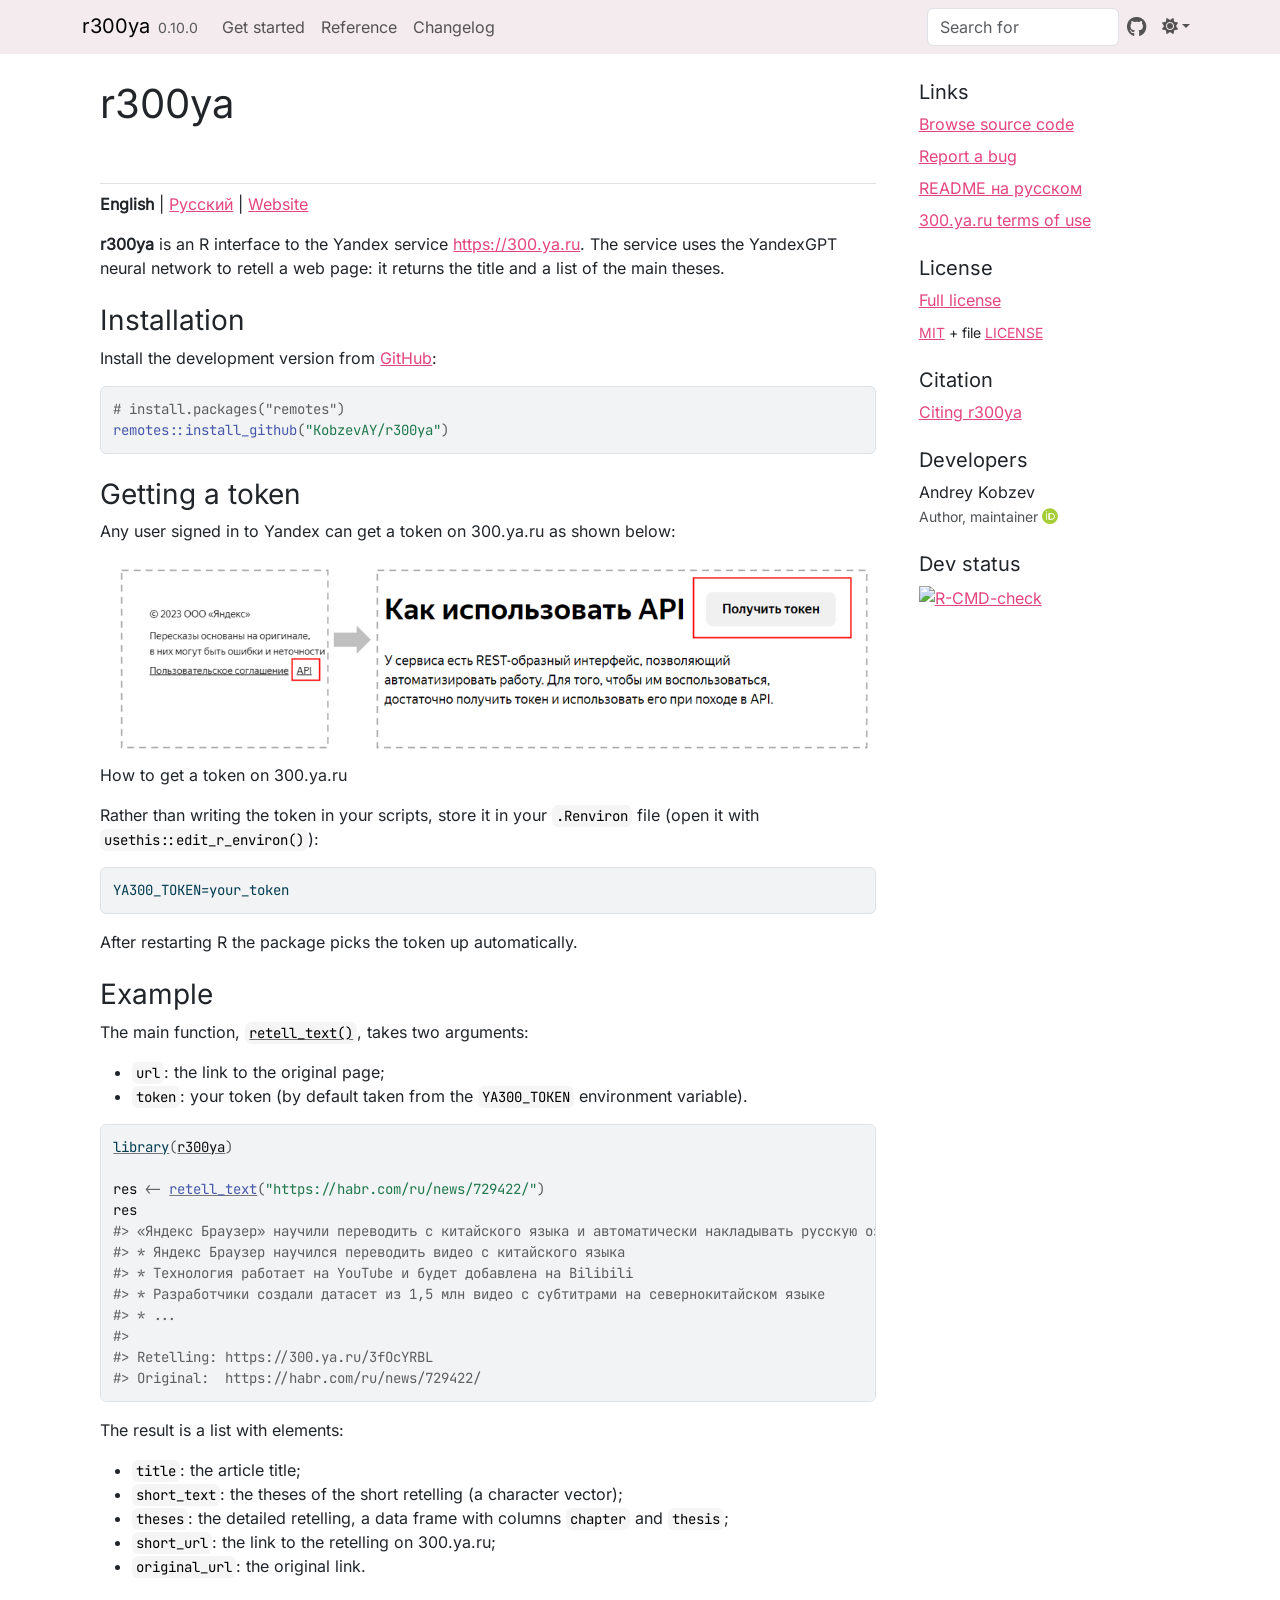
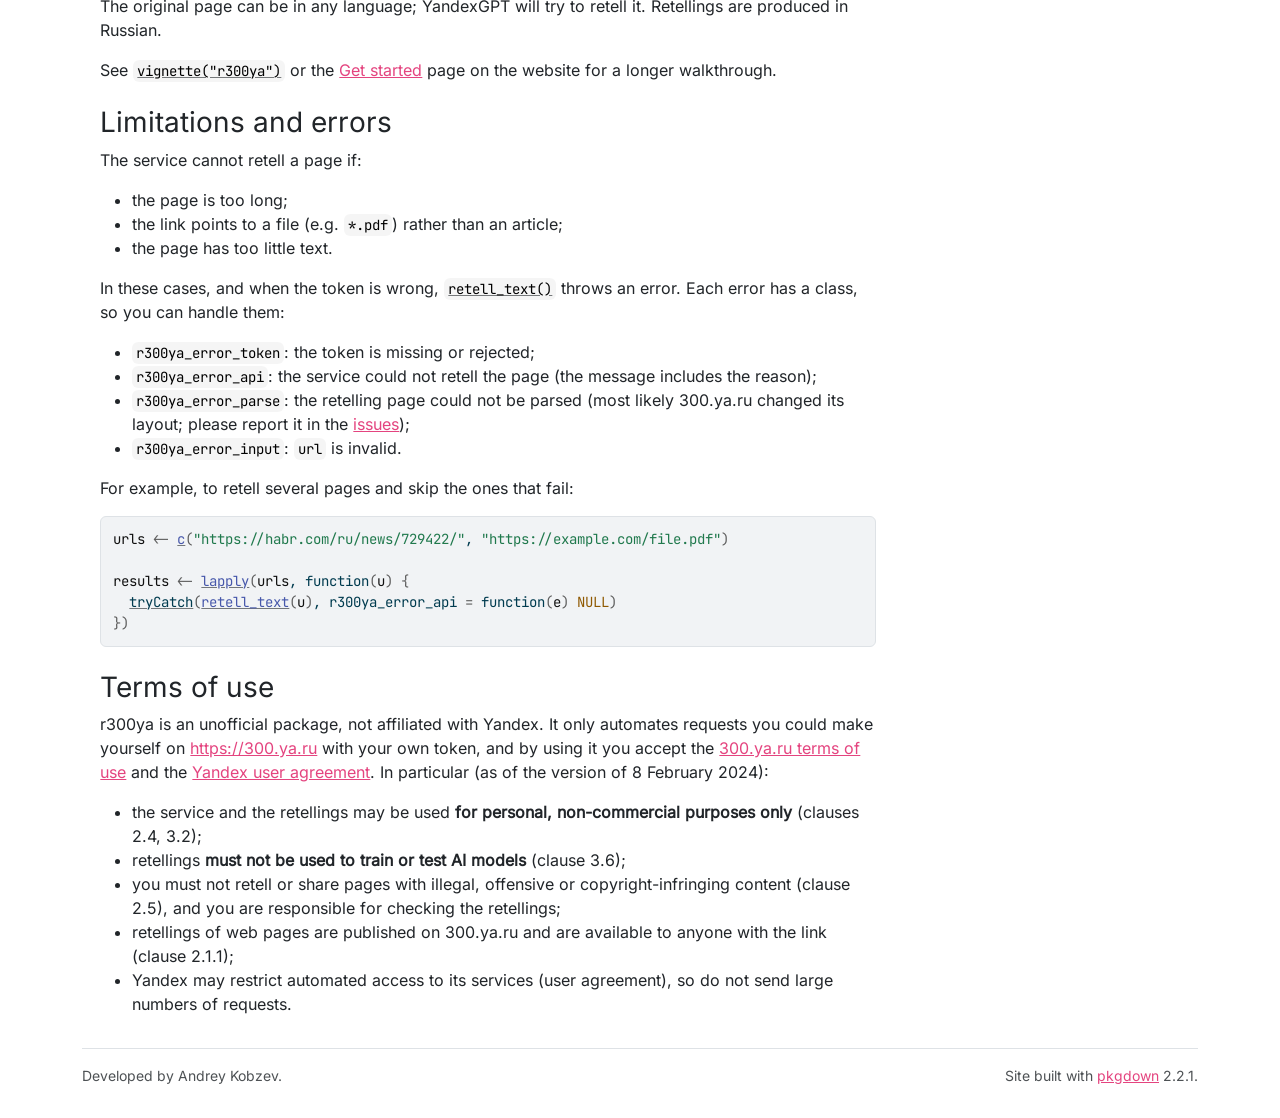
==== index.html @ 0dd204d5 "Deploying to gh-pages from @ KobzevAY/r300ya@0d7c2d34cd76e86f2a90c839f4045124e601a63e 🚀" ====
<!DOCTYPE html>
<!-- Generated by pkgdown: do not edit by hand --><html lang="en">
<head>
<meta charset="UTF-8">
<meta http-equiv="X-UA-Compatible" content="IE=edge">
<meta name="viewport" content="width=device-width, initial-scale=1, shrink-to-fit=no">
<title>r300ya: retell web pages with YandexGPT from R • r300ya</title>
<script src="lightswitch.js"></script><script src="deps/jquery-3.6.0/jquery-3.6.0.min.js"></script><meta name="viewport" content="width=device-width, initial-scale=1, shrink-to-fit=no">
<link href="deps/bootstrap-5.3.8/bootstrap.min.css" rel="stylesheet">
<script src="deps/bootstrap-5.3.8/bootstrap.bundle.min.js"></script><link href="deps/Inter-0.4.10/font.css" rel="stylesheet">
<link href="deps/JetBrains_Mono-0.4.10/font.css" rel="stylesheet">
<link href="deps/font-awesome-6.5.2/css/all.min.css" rel="stylesheet">
<link href="deps/font-awesome-6.5.2/css/v4-shims.min.css" rel="stylesheet">
<script src="deps/headroom-0.11.0/headroom.min.js"></script><script src="deps/headroom-0.11.0/jQuery.headroom.min.js"></script><script src="deps/bootstrap-toc-1.0.1/bootstrap-toc.min.js"></script><script src="deps/clipboard.js-2.0.11/clipboard.min.js"></script><script src="deps/search-1.0.0/autocomplete.jquery.min.js"></script><script src="deps/search-1.0.0/fuse.min.js"></script><script src="deps/search-1.0.0/mark.min.js"></script><!-- pkgdown --><script src="pkgdown.js"></script><meta property="og:title" content="r300ya: retell web pages with YandexGPT from R">
<meta name="description" content="Automatically generates a short description (retelling) of web pages with the YandexGPT neural network via the &lt;https://300.ya.ru&gt; service. The user specifies the URL of a web page and gets back its title and a list of theses. For more information see the terms of use &lt;https://yandex.ru/legal/300ya_termsofuse/&gt;.">
<meta property="og:description" content="Automatically generates a short description (retelling) of web pages with the YandexGPT neural network via the &lt;https://300.ya.ru&gt; service. The user specifies the URL of a web page and gets back its title and a list of theses. For more information see the terms of use &lt;https://yandex.ru/legal/300ya_termsofuse/&gt;.">
</head>
<body>
    <a href="#main" class="visually-hidden-focusable">Skip to contents</a>


    <nav class="navbar navbar-expand-lg fixed-top " aria-label="Site navigation"><div class="container">

    <a class="navbar-brand me-2" href="index.html">r300ya</a>

    <small class="nav-text text-muted me-auto" data-bs-toggle="tooltip" data-bs-placement="bottom" title="">0.10.0</small>


    <button class="navbar-toggler" type="button" data-bs-toggle="collapse" data-bs-target="#navbar" aria-controls="navbar" aria-expanded="false" aria-label="Toggle navigation">
      <span class="navbar-toggler-icon"></span>
    </button>

    <div id="navbar" class="collapse navbar-collapse ms-3">
      <ul class="navbar-nav me-auto">
<li class="nav-item"><a class="nav-link" href="articles/r300ya.html">Get started</a></li>
<li class="nav-item"><a class="nav-link" href="reference/index.html">Reference</a></li>
<li class="nav-item"><a class="nav-link" href="news/index.html">Changelog</a></li>
      </ul>
<ul class="navbar-nav">
<li class="nav-item"><form class="form-inline" role="search">
 <input class="form-control" type="search" name="search-input" id="search-input" autocomplete="off" aria-label="Search site" placeholder="Search for" data-search-index="search.json">
</form></li>
<li class="nav-item"><a class="external-link nav-link" href="https://github.com/KobzevAY/r300ya/" aria-label="GitHub"><span class="fa fab fa-github fa-lg"></span></a></li>
<li class="nav-item dropdown">
  <button class="nav-link dropdown-toggle" type="button" id="dropdown-lightswitch" data-bs-toggle="dropdown" aria-expanded="false" aria-haspopup="true" aria-label="Light switch"><span class="fa fa-sun"></span></button>
  <ul class="dropdown-menu dropdown-menu-end" aria-labelledby="dropdown-lightswitch">
<li><button class="dropdown-item" data-bs-theme-value="light"><span class="fa fa-sun"></span> Light</button></li>
    <li><button class="dropdown-item" data-bs-theme-value="dark"><span class="fa fa-moon"></span> Dark</button></li>
    <li><button class="dropdown-item" data-bs-theme-value="auto"><span class="fa fa-adjust"></span> Auto</button></li>
  </ul>
</li>
      </ul>
</div>


  </div>
</nav><div class="container template-home">
<div class="row">
  <main id="main" class="col-md-9"><div class="section level1">
<div class="page-header"><h1 id="r300ya">r300ya<a class="anchor" aria-label="anchor" href="#r300ya"></a>
</h1></div>
<p><strong>English</strong> | <a href="https://github.com/KobzevAY/r300ya/blob/master/README.ru.md" class="external-link">Русский</a> | <a href="https://kobzevay.github.io/r300ya/">Website</a></p>
<!-- badges: start -->

<p><strong>r300ya</strong> is an R interface to the Yandex service <a href="https://300.ya.ru" class="external-link uri">https://300.ya.ru</a>. The service uses the YandexGPT neural network to retell a web page: it returns the title and a list of the main theses.</p>
<div class="section level2">
<h2 id="installation">Installation<a class="anchor" aria-label="anchor" href="#installation"></a>
</h2>
<p>Install the development version from <a href="https://github.com/KobzevAY/r300ya" class="external-link">GitHub</a>:</p>
<div class="sourceCode" id="cb1"><pre class="downlit sourceCode r">
<code class="sourceCode R"><span><span class="co"># install.packages("remotes")</span></span>
<span><span class="fu">remotes</span><span class="fu">::</span><span class="fu">install_github</span><span class="op">(</span><span class="st">"KobzevAY/r300ya"</span><span class="op">)</span></span></code></pre></div>
</div>
<div class="section level2">
<h2 id="getting-a-token">Getting a token<a class="anchor" aria-label="anchor" href="#getting-a-token"></a>
</h2>
<p>Any user signed in to Yandex can get a token on 300.ya.ru as shown below:</p>
<figure><img src="reference/figures/r300ya_token.png" alt="How to get a token on 300.ya.ru"><figcaption aria-hidden="true">
How to get a token on 300.ya.ru
</figcaption></figure><p>Rather than writing the token in your scripts, store it in your <code>.Renviron</code> file (open it with <code>usethis::edit_r_environ()</code>):</p>
<div class="sourceCode" id="cb2"><pre class="sourceCode R"><code class="sourceCode r"><span id="cb2-1"><a href="#cb2-1" tabindex="-1"></a>YA300_TOKEN<span class="ot">=</span>your_token</span></code></pre></div>
<p>After restarting R the package picks the token up automatically.</p>
</div>
<div class="section level2">
<h2 id="example">Example<a class="anchor" aria-label="anchor" href="#example"></a>
</h2>
<p>The main function, <code><a href="reference/retell_text.html">retell_text()</a></code>, takes two arguments:</p>
<ul>
<li>
<code>url</code>: the link to the original page;</li>
<li>
<code>token</code>: your token (by default taken from the <code>YA300_TOKEN</code> environment variable).</li>
</ul>
<div class="sourceCode" id="cb3"><pre class="downlit sourceCode r">
<code class="sourceCode R"><span><span class="kw"><a href="https://rdrr.io/r/base/library.html" class="external-link">library</a></span><span class="op">(</span><span class="va"><a href="https://kobzevay.github.io/r300ya/">r300ya</a></span><span class="op">)</span></span>
<span></span>
<span><span class="va">res</span> <span class="op">&lt;-</span> <span class="fu"><a href="reference/retell_text.html">retell_text</a></span><span class="op">(</span><span class="st">"https://habr.com/ru/news/729422/"</span><span class="op">)</span></span>
<span><span class="va">res</span></span>
<span><span class="co">#&gt; «Яндекс Браузер» научили переводить с китайского языка и автоматически накладывать русскую озвучку</span></span>
<span><span class="co">#&gt; * Яндекс Браузер научился переводить видео с китайского языка</span></span>
<span><span class="co">#&gt; * Технология работает на YouTube и будет добавлена на Bilibili</span></span>
<span><span class="co">#&gt; * Разработчики создали датасет из 1,5 млн видео с субтитрами на севернокитайском языке</span></span>
<span><span class="co">#&gt; * ...</span></span>
<span><span class="co">#&gt;</span></span>
<span><span class="co">#&gt; Retelling: https://300.ya.ru/3fOcYRBL</span></span>
<span><span class="co">#&gt; Original:  https://habr.com/ru/news/729422/</span></span></code></pre></div>
<p>The result is a list with elements:</p>
<ul>
<li>
<code>title</code>: the article title;</li>
<li>
<code>short_text</code>: the theses of the short retelling (a character vector);</li>
<li>
<code>theses</code>: the detailed retelling, a data frame with columns <code>chapter</code> and <code>thesis</code>;</li>
<li>
<code>short_url</code>: the link to the retelling on 300.ya.ru;</li>
<li>
<code>original_url</code>: the original link.</li>
</ul>
<p>The original page can be in any language; YandexGPT will try to retell it. Retellings are produced in Russian.</p>
<p>See <code><a href="articles/r300ya.html">vignette("r300ya")</a></code> or the <a href="https://kobzevay.github.io/r300ya/articles/r300ya.html">Get started</a> page on the website for a longer walkthrough.</p>
</div>
<div class="section level2">
<h2 id="limitations-and-errors">Limitations and errors<a class="anchor" aria-label="anchor" href="#limitations-and-errors"></a>
</h2>
<p>The service cannot retell a page if:</p>
<ul>
<li>the page is too long;</li>
<li>the link points to a file (e.g. <code>*.pdf</code>) rather than an article;</li>
<li>the page has too little text.</li>
</ul>
<p>In these cases, and when the token is wrong, <code><a href="reference/retell_text.html">retell_text()</a></code> throws an error. Each error has a class, so you can handle them:</p>
<ul>
<li>
<code>r300ya_error_token</code>: the token is missing or rejected;</li>
<li>
<code>r300ya_error_api</code>: the service could not retell the page (the message includes the reason);</li>
<li>
<code>r300ya_error_parse</code>: the retelling page could not be parsed (most likely 300.ya.ru changed its layout; please report it in the <a href="https://github.com/KobzevAY/r300ya/issues" class="external-link">issues</a>);</li>
<li>
<code>r300ya_error_input</code>: <code>url</code> is invalid.</li>
</ul>
<p>For example, to retell several pages and skip the ones that fail:</p>
<div class="sourceCode" id="cb4"><pre class="downlit sourceCode r">
<code class="sourceCode R"><span><span class="va">urls</span> <span class="op">&lt;-</span> <span class="fu"><a href="https://rdrr.io/r/base/c.html" class="external-link">c</a></span><span class="op">(</span><span class="st">"https://habr.com/ru/news/729422/"</span>, <span class="st">"https://example.com/file.pdf"</span><span class="op">)</span></span>
<span></span>
<span><span class="va">results</span> <span class="op">&lt;-</span> <span class="fu"><a href="https://rdrr.io/r/base/lapply.html" class="external-link">lapply</a></span><span class="op">(</span><span class="va">urls</span>, <span class="kw">function</span><span class="op">(</span><span class="va">u</span><span class="op">)</span> <span class="op">{</span></span>
<span>  <span class="kw"><a href="https://rdrr.io/r/base/conditions.html" class="external-link">tryCatch</a></span><span class="op">(</span><span class="fu"><a href="reference/retell_text.html">retell_text</a></span><span class="op">(</span><span class="va">u</span><span class="op">)</span>, r300ya_error_api <span class="op">=</span> <span class="kw">function</span><span class="op">(</span><span class="va">e</span><span class="op">)</span> <span class="cn">NULL</span><span class="op">)</span></span>
<span><span class="op">}</span><span class="op">)</span></span></code></pre></div>
</div>
<div class="section level2">
<h2 id="terms-of-use">Terms of use<a class="anchor" aria-label="anchor" href="#terms-of-use"></a>
</h2>
<p>r300ya is an unofficial package, not affiliated with Yandex. It only automates requests you could make yourself on <a href="https://300.ya.ru" class="external-link uri">https://300.ya.ru</a> with your own token, and by using it you accept the <a href="https://yandex.ru/legal/300ya_termsofuse/" class="external-link">300.ya.ru terms of use</a> and the <a href="https://yandex.ru/legal/rules/" class="external-link">Yandex user agreement</a>. In particular (as of the version of 8 February 2024):</p>
<ul>
<li>the service and the retellings may be used <strong>for personal, non-commercial purposes only</strong> (clauses 2.4, 3.2);</li>
<li>retellings <strong>must not be used to train or test AI models</strong> (clause 3.6);</li>
<li>you must not retell or share pages with illegal, offensive or copyright-infringing content (clause 2.5), and you are responsible for checking the retellings;</li>
<li>retellings of web pages are published on 300.ya.ru and are available to anyone with the link (clause 2.1.1);</li>
<li>Yandex may restrict automated access to its services (user agreement), so do not send large numbers of requests.</li>
</ul>
</div>
</div>
  </main><aside class="col-md-3"><div class="links">
<h2 data-toc-skip>Links</h2>
<ul class="list-unstyled">
<li><a href="https://github.com/KobzevAY/r300ya/" class="external-link">Browse source code</a></li>
<li><a href="https://github.com/KobzevAY/r300ya/issues" class="external-link">Report a bug</a></li>
<li><a href="https://github.com/KobzevAY/r300ya/blob/master/README.ru.md" class="external-link">README на русском</a></li>
<li><a href="https://yandex.ru/legal/300ya_termsofuse/" class="external-link">300.ya.ru terms of use</a></li>
</ul>
</div>

<div class="license">
<h2 data-toc-skip>License</h2>
<ul class="list-unstyled">
<li><a href="LICENSE.html">Full license</a></li>
<li><small><a href="https://opensource.org/licenses/mit-license.php" class="external-link">MIT</a> + file <a href="LICENSE-text.html">LICENSE</a></small></li>
</ul>
</div>


<div class="citation">
<h2 data-toc-skip>Citation</h2>
<ul class="list-unstyled">
<li><a href="authors.html#citation">Citing r300ya</a></li>
</ul>
</div>

<div class="developers">
<h2 data-toc-skip>Developers</h2>
<ul class="list-unstyled">
<li>Andrey Kobzev <br><small class="roles"> Author, maintainer </small> <a href="https://orcid.org/0009-0005-6641-3072" target="orcid.widget" aria-label="ORCID" class="external-link"><span class="fab fa-orcid orcid" aria-hidden="true"></span></a>  </li>
</ul>
</div>

<div class="dev-status">
<h2 data-toc-skip>Dev status</h2>
<ul class="list-unstyled">
<li><a href="https://github.com/KobzevAY/r300ya/actions/workflows/R-CMD-check.yaml" class="external-link"><img src="https://github.com/KobzevAY/r300ya/actions/workflows/R-CMD-check.yaml/badge.svg" alt="R-CMD-check"></a></li>
</ul>
</div>

  </aside>
</div>


    <footer><div class="pkgdown-footer-left">
  <p>Developed by Andrey Kobzev.</p>
</div>

<div class="pkgdown-footer-right">
  <p>Site built with <a href="https://pkgdown.r-lib.org/" class="external-link">pkgdown</a> 2.2.1.</p>
</div>

    </footer>
</div>





  </body>
</html>
---- deps/Inter-0.4.10/font.css ----
/* cyrillic-ext */
@font-face {
  font-family: 'Inter';
  font-style: normal;
  font-weight: 400;
  font-display: swap;
  src: url(UcCO3FwrK3iLTeHuS_nVMrMxCp50SjIw2boKoduKmMEVuLyfAZJhiI2B.woff2) format('woff2');
  unicode-range: U+0460-052F, U+1C80-1C8A, U+20B4, U+2DE0-2DFF, U+A640-A69F, U+FE2E-FE2F;
}
/* cyrillic */
@font-face {
  font-family: 'Inter';
  font-style: normal;
  font-weight: 400;
  font-display: swap;
  src: url(UcCO3FwrK3iLTeHuS_nVMrMxCp50SjIw2boKoduKmMEVuLyfAZthiI2B.woff2) format('woff2');
  unicode-range: U+0301, U+0400-045F, U+0490-0491, U+04B0-04B1, U+2116;
}
/* greek-ext */
@font-face {
  font-family: 'Inter';
  font-style: normal;
  font-weight: 400;
  font-display: swap;
  src: url(UcCO3FwrK3iLTeHuS_nVMrMxCp50SjIw2boKoduKmMEVuLyfAZNhiI2B.woff2) format('woff2');
  unicode-range: U+1F00-1FFF;
}
/* greek */
@font-face {
  font-family: 'Inter';
  font-style: normal;
  font-weight: 400;
  font-display: swap;
  src: url(UcCO3FwrK3iLTeHuS_nVMrMxCp50SjIw2boKoduKmMEVuLyfAZxhiI2B.woff2) format('woff2');
  unicode-range: U+0370-0377, U+037A-037F, U+0384-038A, U+038C, U+038E-03A1, U+03A3-03FF;
}
/* vietnamese */
@font-face {
  font-family: 'Inter';
  font-style: normal;
  font-weight: 400;
  font-display: swap;
  src: url(UcCO3FwrK3iLTeHuS_nVMrMxCp50SjIw2boKoduKmMEVuLyfAZBhiI2B.woff2) format('woff2');
  unicode-range: U+0102-0103, U+0110-0111, U+0128-0129, U+0168-0169, U+01A0-01A1, U+01AF-01B0, U+0300-0301, U+0303-0304, U+0308-0309, U+0323, U+0329, U+1EA0-1EF9, U+20AB;
}
/* latin-ext */
@font-face {
  font-family: 'Inter';
  font-style: normal;
  font-weight: 400;
  font-display: swap;
  src: url(UcCO3FwrK3iLTeHuS_nVMrMxCp50SjIw2boKoduKmMEVuLyfAZFhiI2B.woff2) format('woff2');
  unicode-range: U+0100-02BA, U+02BD-02C5, U+02C7-02CC, U+02CE-02D7, U+02DD-02FF, U+0304, U+0308, U+0329, U+1D00-1DBF, U+1E00-1E9F, U+1EF2-1EFF, U+2020, U+20A0-20AB, U+20AD-20C4, U+2113, U+2C60-2C7F, U+A720-A7FF;
}
/* latin */
@font-face {
  font-family: 'Inter';
  font-style: normal;
  font-weight: 400;
  font-display: swap;
  src: url(UcCO3FwrK3iLTeHuS_nVMrMxCp50SjIw2boKoduKmMEVuLyfAZ9hiA.woff2) format('woff2');
  unicode-range: U+0000-00FF, U+0131, U+0152-0153, U+02BB-02BC, U+02C6, U+02DA, U+02DC, U+0304, U+0308, U+0329, U+2000-206F, U+20AC, U+2122, U+2191, U+2193, U+2212, U+2215, U+FEFF, U+FFFD;
}
---- deps/JetBrains_Mono-0.4.10/font.css ----
/* cyrillic-ext */
@font-face {
  font-family: 'JetBrains Mono';
  font-style: normal;
  font-weight: 400;
  font-display: swap;
  src: url(tDbY2o-flEEny0FZhsfKu5WU4zr3E_BX0PnT8RD8yKxTN1OVgaY.woff2) format('woff2');
  unicode-range: U+0460-052F, U+1C80-1C8A, U+20B4, U+2DE0-2DFF, U+A640-A69F, U+FE2E-FE2F;
}
/* cyrillic */
@font-face {
  font-family: 'JetBrains Mono';
  font-style: normal;
  font-weight: 400;
  font-display: swap;
  src: url(tDbY2o-flEEny0FZhsfKu5WU4zr3E_BX0PnT8RD8yKxTPlOVgaY.woff2) format('woff2');
  unicode-range: U+0301, U+0400-045F, U+0490-0491, U+04B0-04B1, U+2116;
}
/* greek */
@font-face {
  font-family: 'JetBrains Mono';
  font-style: normal;
  font-weight: 400;
  font-display: swap;
  src: url(tDbY2o-flEEny0FZhsfKu5WU4zr3E_BX0PnT8RD8yKxTOVOVgaY.woff2) format('woff2');
  unicode-range: U+0370-0377, U+037A-037F, U+0384-038A, U+038C, U+038E-03A1, U+03A3-03FF;
}
/* vietnamese */
@font-face {
  font-family: 'JetBrains Mono';
  font-style: normal;
  font-weight: 400;
  font-display: swap;
  src: url(tDbY2o-flEEny0FZhsfKu5WU4zr3E_BX0PnT8RD8yKxTNVOVgaY.woff2) format('woff2');
  unicode-range: U+0102-0103, U+0110-0111, U+0128-0129, U+0168-0169, U+01A0-01A1, U+01AF-01B0, U+0300-0301, U+0303-0304, U+0308-0309, U+0323, U+0329, U+1EA0-1EF9, U+20AB;
}
/* latin-ext */
@font-face {
  font-family: 'JetBrains Mono';
  font-style: normal;
  font-weight: 400;
  font-display: swap;
  src: url(tDbY2o-flEEny0FZhsfKu5WU4zr3E_BX0PnT8RD8yKxTNFOVgaY.woff2) format('woff2');
  unicode-range: U+0100-02BA, U+02BD-02C5, U+02C7-02CC, U+02CE-02D7, U+02DD-02FF, U+0304, U+0308, U+0329, U+1D00-1DBF, U+1E00-1E9F, U+1EF2-1EFF, U+2020, U+20A0-20AB, U+20AD-20C4, U+2113, U+2C60-2C7F, U+A720-A7FF;
}
/* latin */
@font-face {
  font-family: 'JetBrains Mono';
  font-style: normal;
  font-weight: 400;
  font-display: swap;
  src: url(tDbY2o-flEEny0FZhsfKu5WU4zr3E_BX0PnT8RD8yKxTOlOV.woff2) format('woff2');
  unicode-range: U+0000-00FF, U+0131, U+0152-0153, U+02BB-02BC, U+02C6, U+02DA, U+02DC, U+0304, U+0308, U+0329, U+2000-206F, U+20AC, U+2122, U+2191, U+2193, U+2212, U+2215, U+FEFF, U+FFFD;
}
---- deps/font-awesome-6.5.2/css/v4-shims.min.css ----
/*!
 * Font Awesome Free 6.5.2 by @fontawesome - https://fontawesome.com
 * License - https://fontawesome.com/license/free (Icons: CC BY 4.0, Fonts: SIL OFL 1.1, Code: MIT License)
 * Copyright 2024 Fonticons, Inc.
 */
.fa.fa-glass:before{content:"\f000"}.fa.fa-envelope-o{font-family:"Font Awesome 6 Free";font-weight:400}.fa.fa-envelope-o:before{content:"\f0e0"}.fa.fa-star-o{font-family:"Font Awesome 6 Free";font-weight:400}.fa.fa-star-o:before{content:"\f005"}.fa.fa-close:before,.fa.fa-remove:before{content:"\f00d"}.fa.fa-gear:before{content:"\f013"}.fa.fa-trash-o{font-family:"Font Awesome 6 Free";font-weight:400}.fa.fa-trash-o:before{content:"\f2ed"}.fa.fa-home:before{content:"\f015"}.fa.fa-file-o{font-family:"Font Awesome 6 Free";font-weight:400}.fa.fa-file-o:before{content:"\f15b"}.fa.fa-clock-o{font-family:"Font Awesome 6 Free";font-weight:400}.fa.fa-clock-o:before{content:"\f017"}.fa.fa-arrow-circle-o-down{font-family:"Font Awesome 6 Free";font-weight:400}.fa.fa-arrow-circle-o-down:before{content:"\f358"}.fa.fa-arrow-circle-o-up{font-family:"Font Awesome 6 Free";font-weight:400}.fa.fa-arrow-circle-o-up:before{content:"\f35b"}.fa.fa-play-circle-o{font-family:"Font Awesome 6 Free";font-weight:400}.fa.fa-play-circle-o:before{content:"\f144"}.fa.fa-repeat:before,.fa.fa-rotate-right:before{content:"\f01e"}.fa.fa-refresh:before{content:"\f021"}.fa.fa-list-alt{font-family:"Font Awesome 6 Free";font-weight:400}.fa.fa-list-alt:before{content:"\f022"}.fa.fa-dedent:before{content:"\f03b"}.fa.fa-video-camera:before{content:"\f03d"}.fa.fa-picture-o{font-family:"Font Awesome 6 Free";font-weight:400}.fa.fa-picture-o:before{content:"\f03e"}.fa.fa-photo{font-family:"Font Awesome 6 Free";font-weight:400}.fa.fa-photo:before{content:"\f03e"}.fa.fa-image{font-family:"Font Awesome 6 Free";font-weight:400}.fa.fa-image:before{content:"\f03e"}.fa.fa-map-marker:before{content:"\f3c5"}.fa.fa-pencil-square-o{font-family:"Font Awesome 6 Free";font-weight:400}.fa.fa-pencil-square-o:before{content:"\f044"}.fa.fa-edit{font-family:"Font Awesome 6 Free";font-weight:400}.fa.fa-edit:before{content:"\f044"}.fa.fa-share-square-o:before{content:"\f14d"}.fa.fa-check-square-o{font-family:"Font Awesome 6 Free";font-weight:400}.fa.fa-check-square-o:before{content:"\f14a"}.fa.fa-arrows:before{content:"\f0b2"}.fa.fa-times-circle-o{font-family:"Font Awesome 6 Free";font-weight:400}.fa.fa-times-circle-o:before{content:"\f057"}.fa.fa-check-circle-o{font-family:"Font Awesome 6 Free";font-weight:400}.fa.fa-check-circle-o:before{content:"\f058"}.fa.fa-mail-forward:before{content:"\f064"}.fa.fa-expand:before{content:"\f424"}.fa.fa-compress:before{content:"\f422"}.fa.fa-eye,.fa.fa-eye-slash{font-family:"Font Awesome 6 Free";font-weight:400}.fa.fa-warning:before{content:"\f071"}.fa.fa-calendar:before{content:"\f073"}.fa.fa-arrows-v:before{content:"\f338"}.fa.fa-arrows-h:before{content:"\f337"}.fa.fa-bar-chart-o:before,.fa.fa-bar-chart:before{content:"\e0e3"}.fa.fa-twitter-square{font-family:"Font Awesome 6 Brands";font-weight:400}.fa.fa-twitter-square:before{content:"\f081"}.fa.fa-facebook-square{font-family:"Font Awesome 6 Brands";font-weight:400}.fa.fa-facebook-square:before{content:"\f082"}.fa.fa-gears:before{content:"\f085"}.fa.fa-thumbs-o-up{font-family:"Font Awesome 6 Free";font-weight:400}.fa.fa-thumbs-o-up:before{content:"\f164"}.fa.fa-thumbs-o-down{font-family:"Font Awesome 6 Free";font-weight:400}.fa.fa-thumbs-o-down:before{content:"\f165"}.fa.fa-heart-o{font-family:"Font Awesome 6 Free";font-weight:400}.fa.fa-heart-o:before{content:"\f004"}.fa.fa-sign-out:before{content:"\f2f5"}.fa.fa-linkedin-square{font-family:"Font Awesome 6 Brands";font-weight:400}.fa.fa-linkedin-square:before{content:"\f08c"}.fa.fa-thumb-tack:before{content:"\f08d"}.fa.fa-external-link:before{content:"\f35d"}.fa.fa-sign-in:before{content:"\f2f6"}.fa.fa-github-square{font-family:"Font Awesome 6 Brands";font-weight:400}.fa.fa-github-square:before{content:"\f092"}.fa.fa-lemon-o{font-family:"Font Awesome 6 Free";font-weight:400}.fa.fa-lemon-o:before{content:"\f094"}.fa.fa-square-o{font-family:"Font Awesome 6 Free";font-weight:400}.fa.fa-square-o:before{content:"\f0c8"}.fa.fa-bookmark-o{font-family:"Font Awesome 6 Free";font-weight:400}.fa.fa-bookmark-o:before{content:"\f02e"}.fa.fa-facebook,.fa.fa-twitter{font-family:"Font Awesome 6 Brands";font-weight:400}.fa.fa-facebook:before{content:"\f39e"}.fa.fa-facebook-f{font-family:"Font Awesome 6 Brands";font-weight:400}.fa.fa-facebook-f:before{content:"\f39e"}.fa.fa-github{font-family:"Font Awesome 6 Brands";font-weight:400}.fa.fa-credit-card{font-family:"Font Awesome 6 Free";font-weight:400}.fa.fa-feed:before{content:"\f09e"}.fa.fa-hdd-o{font-family:"Font Awesome 6 Free";font-weight:400}.fa.fa-hdd-o:before{content:"\f0a0"}.fa.fa-hand-o-right{font-family:"Font Awesome 6 Free";font-weight:400}.fa.fa-hand-o-right:before{content:"\f0a4"}.fa.fa-hand-o-left{font-family:"Font Awesome 6 Free";font-weight:400}.fa.fa-hand-o-left:before{content:"\f0a5"}.fa.fa-hand-o-up{font-family:"Font Awesome 6 Free";font-weight:400}.fa.fa-hand-o-up:before{content:"\f0a6"}.fa.fa-hand-o-down{font-family:"Font Awesome 6 Free";font-weight:400}.fa.fa-hand-o-down:before{content:"\f0a7"}.fa.fa-globe:before{content:"\f57d"}.fa.fa-tasks:before{content:"\f828"}.fa.fa-arrows-alt:before{content:"\f31e"}.fa.fa-group:before{content:"\f0c0"}.fa.fa-chain:before{content:"\f0c1"}.fa.fa-cut:before{content:"\f0c4"}.fa.fa-files-o{font-family:"Font Awesome 6 Free";font-weight:400}.fa.fa-files-o:before{content:"\f0c5"}.fa.fa-floppy-o{font-family:"Font Awesome 6 Free";font-weight:400}.fa.fa-floppy-o:before{content:"\f0c7"}.fa.fa-save{font-family:"Font Awesome 6 Free";font-weight:400}.fa.fa-save:before{content:"\f0c7"}.fa.fa-navicon:before,.fa.fa-reorder:before{content:"\f0c9"}.fa.fa-magic:before{content:"\e2ca"}.fa.fa-pinterest,.fa.fa-pinterest-square{font-family:"Font Awesome 6 Brands";font-weight:400}.fa.fa-pinterest-square:before{content:"\f0d3"}.fa.fa-google-plus-square{font-family:"Font Awesome 6 Brands";font-weight:400}.fa.fa-google-plus-square:before{content:"\f0d4"}.fa.fa-google-plus{font-family:"Font Awesome 6 Brands";font-weight:400}.fa.fa-google-plus:before{content:"\f0d5"}.fa.fa-money:before{content:"\f3d1"}.fa.fa-unsorted:before{content:"\f0dc"}.fa.fa-sort-desc:before{content:"\f0dd"}.fa.fa-sort-asc:before{content:"\f0de"}.fa.fa-linkedin{font-family:"Font Awesome 6 Brands";font-weight:400}.fa.fa-linkedin:before{content:"\f0e1"}.fa.fa-rotate-left:before{content:"\f0e2"}.fa.fa-legal:before{content:"\f0e3"}.fa.fa-dashboard:before,.fa.fa-tachometer:before{content:"\f625"}.fa.fa-comment-o{font-family:"Font Awesome 6 Free";font-weight:400}.fa.fa-comment-o:before{content:"\f075"}.fa.fa-comments-o{font-family:"Font Awesome 6 Free";font-weight:400}.fa.fa-comments-o:before{content:"\f086"}.fa.fa-flash:before{content:"\f0e7"}.fa.fa-clipboard:before{content:"\f0ea"}.fa.fa-lightbulb-o{font-family:"Font Awesome 6 Free";font-weight:400}.fa.fa-lightbulb-o:before{content:"\f0eb"}.fa.fa-exchange:before{content:"\f362"}.fa.fa-cloud-download:before{content:"\f0ed"}.fa.fa-cloud-upload:before{content:"\f0ee"}.fa.fa-bell-o{font-family:"Font Awesome 6 Free";font-weight:400}.fa.fa-bell-o:before{content:"\f0f3"}.fa.fa-cutlery:before{content:"\f2e7"}.fa.fa-file-text-o{font-family:"Font Awesome 6 Free";font-weight:400}.fa.fa-file-text-o:before{content:"\f15c"}.fa.fa-building-o{font-family:"Font Awesome 6 Free";font-weight:400}.fa.fa-building-o:before{content:"\f1ad"}.fa.fa-hospital-o{font-family:"Font Awesome 6 Free";font-weight:400}.fa.fa-hospital-o:before{content:"\f0f8"}.fa.fa-tablet:before{content:"\f3fa"}.fa.fa-mobile-phone:before,.fa.fa-mobile:before{content:"\f3cd"}.fa.fa-circle-o{font-family:"Font Awesome 6 Free";font-weight:400}.fa.fa-circle-o:before{content:"\f111"}.fa.fa-mail-reply:before{content:"\f3e5"}.fa.fa-github-alt{font-family:"Font Awesome 6 Brands";font-weight:400}.fa.fa-folder-o{font-family:"Font Awesome 6 Free";font-weight:400}.fa.fa-folder-o:before{content:"\f07b"}.fa.fa-folder-open-o{font-family:"Font Awesome 6 Free";font-weight:400}.fa.fa-folder-open-o:before{content:"\f07c"}.fa.fa-smile-o{font-family:"Font Awesome 6 Free";font-weight:400}.fa.fa-smile-o:before{content:"\f118"}.fa.fa-frown-o{font-family:"Font Awesome 6 Free";font-weight:400}.fa.fa-frown-o:before{content:"\f119"}.fa.fa-meh-o{font-family:"Font Awesome 6 Free";font-weight:400}.fa.fa-meh-o:before{content:"\f11a"}.fa.fa-keyboard-o{font-family:"Font Awesome 6 Free";font-weight:400}.fa.fa-keyboard-o:before{content:"\f11c"}.fa.fa-flag-o{font-family:"Font Awesome 6 Free";font-weight:400}.fa.fa-flag-o:before{content:"\f024"}.fa.fa-mail-reply-all:before{content:"\f122"}.fa.fa-star-half-o{font-family:"Font Awesome 6 Free";font-weight:400}.fa.fa-star-half-o:before{content:"\f5c0"}.fa.fa-star-half-empty{font-family:"Font Awesome 6 Free";font-weight:400}.fa.fa-star-half-empty:before{content:"\f5c0"}.fa.fa-star-half-full{font-family:"Font Awesome 6 Free";font-weight:400}.fa.fa-star-half-full:before{content:"\f5c0"}.fa.fa-code-fork:before{content:"\f126"}.fa.fa-chain-broken:before,.fa.fa-unlink:before{content:"\f127"}.fa.fa-calendar-o{font-family:"Font Awesome 6 Free";font-weight:400}.fa.fa-calendar-o:before{content:"\f133"}.fa.fa-css3,.fa.fa-html5,.fa.fa-maxcdn{font-family:"Font Awesome 6 Brands";font-weight:400}.fa.fa-unlock-alt:before{content:"\f09c"}.fa.fa-minus-square-o{font-family:"Font Awesome 6 Free";font-weight:400}.fa.fa-minus-square-o:before{content:"\f146"}.fa.fa-level-up:before{content:"\f3bf"}.fa.fa-level-down:before{content:"\f3be"}.fa.fa-pencil-square:before{content:"\f14b"}.fa.fa-external-link-square:before{content:"\f360"}.fa.fa-compass{font-family:"Font Awesome 6 Free";font-weight:400}.fa.fa-caret-square-o-down{font-family:"Font Awesome 6 Free";font-weight:400}.fa.fa-caret-square-o-down:before{content:"\f150"}.fa.fa-toggle-down{font-family:"Font Awesome 6 Free";font-weight:400}.fa.fa-toggle-down:before{content:"\f150"}.fa.fa-caret-square-o-up{font-family:"Font Awesome 6 Free";font-weight:400}.fa.fa-caret-square-o-up:before{content:"\f151"}.fa.fa-toggle-up{font-family:"Font Awesome 6 Free";font-weight:400}.fa.fa-toggle-up:before{content:"\f151"}.fa.fa-caret-square-o-right{font-family:"Font Awesome 6 Free";font-weight:400}.fa.fa-caret-square-o-right:before{content:"\f152"}.fa.fa-toggle-right{font-family:"Font Awesome 6 Free";font-weight:400}.fa.fa-toggle-right:before{content:"\f152"}.fa.fa-eur:before,.fa.fa-euro:before{content:"\f153"}.fa.fa-gbp:before{content:"\f154"}.fa.fa-dollar:before,.fa.fa-usd:before{content:"\24"}.fa.fa-inr:before,.fa.fa-rupee:before{content:"\e1bc"}.fa.fa-cny:before,.fa.fa-jpy:before,.fa.fa-rmb:before,.fa.fa-yen:before{content:"\f157"}.fa.fa-rouble:before,.fa.fa-rub:before,.fa.fa-ruble:before{content:"\f158"}.fa.fa-krw:before,.fa.fa-won:before{content:"\f159"}.fa.fa-bitcoin,.fa.fa-btc{font-family:"Font Awesome 6 Brands";font-weight:400}.fa.fa-bitcoin:before{content:"\f15a"}.fa.fa-file-text:before{content:"\f15c"}.fa.fa-sort-alpha-asc:before{content:"\f15d"}.fa.fa-sort-alpha-desc:before{content:"\f881"}.fa.fa-sort-amount-asc:before{content:"\f884"}.fa.fa-sort-amount-desc:before{content:"\f160"}.fa.fa-sort-numeric-asc:before{content:"\f162"}.fa.fa-sort-numeric-desc:before{content:"\f886"}.fa.fa-youtube-square{font-family:"Font Awesome 6 Brands";font-weight:400}.fa.fa-youtube-square:before{content:"\f431"}.fa.fa-xing,.fa.fa-xing-square,.fa.fa-youtube{font-family:"Font Awesome 6 Brands";font-weight:400}.fa.fa-xing-square:before{content:"\f169"}.fa.fa-youtube-play{font-family:"Font Awesome 6 Brands";font-weight:400}.fa.fa-youtube-play:before{content:"\f167"}.fa.fa-adn,.fa.fa-bitbucket,.fa.fa-bitbucket-square,.fa.fa-dropbox,.fa.fa-flickr,.fa.fa-instagram,.fa.fa-stack-overflow{font-family:"Font Awesome 6 Brands";font-weight:400}.fa.fa-bitbucket-square:before{content:"\f171"}.fa.fa-tumblr,.fa.fa-tumblr-square{font-family:"Font Awesome 6 Brands";font-weight:400}.fa.fa-tumblr-square:before{content:"\f174"}.fa.fa-long-arrow-down:before{content:"\f309"}.fa.fa-long-arrow-up:before{content:"\f30c"}.fa.fa-long-arrow-left:before{content:"\f30a"}.fa.fa-long-arrow-right:before{content:"\f30b"}.fa.fa-android,.fa.fa-apple,.fa.fa-dribbble,.fa.fa-foursquare,.fa.fa-gittip,.fa.fa-gratipay,.fa.fa-linux,.fa.fa-skype,.fa.fa-trello,.fa.fa-windows{font-family:"Font Awesome 6 Brands";font-weight:400}.fa.fa-gittip:before{content:"\f184"}.fa.fa-sun-o{font-family:"Font Awesome 6 Free";font-weight:400}.fa.fa-sun-o:before{content:"\f185"}.fa.fa-moon-o{font-family:"Font Awesome 6 Free";font-weight:400}.fa.fa-moon-o:before{content:"\f186"}.fa.fa-pagelines,.fa.fa-renren,.fa.fa-stack-exchange,.fa.fa-vk,.fa.fa-weibo{font-family:"Font Awesome 6 Brands";font-weight:400}.fa.fa-arrow-circle-o-right{font-family:"Font Awesome 6 Free";font-weight:400}.fa.fa-arrow-circle-o-right:before{content:"\f35a"}.fa.fa-arrow-circle-o-left{font-family:"Font Awesome 6 Free";font-weight:400}.fa.fa-arrow-circle-o-left:before{content:"\f359"}.fa.fa-caret-square-o-left{font-family:"Font Awesome 6 Free";font-weight:400}.fa.fa-caret-square-o-left:before{content:"\f191"}.fa.fa-toggle-left{font-family:"Font Awesome 6 Free";font-weight:400}.fa.fa-toggle-left:before{content:"\f191"}.fa.fa-dot-circle-o{font-family:"Font Awesome 6 Free";font-weight:400}.fa.fa-dot-circle-o:before{content:"\f192"}.fa.fa-vimeo-square{font-family:"Font Awesome 6 Brands";font-weight:400}.fa.fa-vimeo-square:before{content:"\f194"}.fa.fa-try:before,.fa.fa-turkish-lira:before{content:"\e2bb"}.fa.fa-plus-square-o{font-family:"Font Awesome 6 Free";font-weight:400}.fa.fa-plus-square-o:before{content:"\f0fe"}.fa.fa-openid,.fa.fa-slack,.fa.fa-wordpress{font-family:"Font Awesome 6 Brands";font-weight:400}.fa.fa-bank:before,.fa.fa-institution:before{content:"\f19c"}.fa.fa-mortar-board:before{content:"\f19d"}.fa.fa-google,.fa.fa-reddit,.fa.fa-reddit-square,.fa.fa-yahoo{font-family:"Font Awesome 6 Brands";font-weight:400}.fa.fa-reddit-square:before{content:"\f1a2"}.fa.fa-behance,.fa.fa-behance-square,.fa.fa-delicious,.fa.fa-digg,.fa.fa-drupal,.fa.fa-joomla,.fa.fa-pied-piper-alt,.fa.fa-pied-piper-pp,.fa.fa-stumbleupon,.fa.fa-stumbleupon-circle{font-family:"Font Awesome 6 Brands";font-weight:400}.fa.fa-behance-square:before{content:"\f1b5"}.fa.fa-steam,.fa.fa-steam-square{font-family:"Font Awesome 6 Brands";font-weight:400}.fa.fa-steam-square:before{content:"\f1b7"}.fa.fa-automobile:before{content:"\f1b9"}.fa.fa-cab:before{content:"\f1ba"}.fa.fa-deviantart,.fa.fa-soundcloud,.fa.fa-spotify{font-family:"Font Awesome 6 Brands";font-weight:400}.fa.fa-file-pdf-o{font-family:"Font Awesome 6 Free";font-weight:400}.fa.fa-file-pdf-o:before{content:"\f1c1"}.fa.fa-file-word-o{font-family:"Font Awesome 6 Free";font-weight:400}.fa.fa-file-word-o:before{content:"\f1c2"}.fa.fa-file-excel-o{font-family:"Font Awesome 6 Free";font-weight:400}.fa.fa-file-excel-o:before{content:"\f1c3"}.fa.fa-file-powerpoint-o{font-family:"Font Awesome 6 Free";font-weight:400}.fa.fa-file-powerpoint-o:before{content:"\f1c4"}.fa.fa-file-image-o{font-family:"Font Awesome 6 Free";font-weight:400}.fa.fa-file-image-o:before{content:"\f1c5"}.fa.fa-file-photo-o{font-family:"Font Awesome 6 Free";font-weight:400}.fa.fa-file-photo-o:before{content:"\f1c5"}.fa.fa-file-picture-o{font-family:"Font Awesome 6 Free";font-weight:400}.fa.fa-file-picture-o:before{content:"\f1c5"}.fa.fa-file-archive-o{font-family:"Font Awesome 6 Free";font-weight:400}.fa.fa-file-archive-o:before{content:"\f1c6"}.fa.fa-file-zip-o{font-family:"Font Awesome 6 Free";font-weight:400}.fa.fa-file-zip-o:before{content:"\f1c6"}.fa.fa-file-audio-o{font-family:"Font Awesome 6 Free";font-weight:400}.fa.fa-file-audio-o:before{content:"\f1c7"}.fa.fa-file-sound-o{font-family:"Font Awesome 6 Free";font-weight:400}.fa.fa-file-sound-o:before{content:"\f1c7"}.fa.fa-file-video-o{font-family:"Font Awesome 6 Free";font-weight:400}.fa.fa-file-video-o:before{content:"\f1c8"}.fa.fa-file-movie-o{font-family:"Font Awesome 6 Free";font-weight:400}.fa.fa-file-movie-o:before{content:"\f1c8"}.fa.fa-file-code-o{font-family:"Font Awesome 6 Free";font-weight:400}.fa.fa-file-code-o:before{content:"\f1c9"}.fa.fa-codepen,.fa.fa-jsfiddle,.fa.fa-vine{font-family:"Font Awesome 6 Brands";font-weight:400}.fa.fa-life-bouy:before,.fa.fa-life-buoy:before,.fa.fa-life-saver:before,.fa.fa-support:before{content:"\f1cd"}.fa.fa-circle-o-notch:before{content:"\f1ce"}.fa.fa-ra,.fa.fa-rebel{font-family:"Font Awesome 6 Brands";font-weight:400}.fa.fa-ra:before{content:"\f1d0"}.fa.fa-resistance{font-family:"Font Awesome 6 Brands";font-weight:400}.fa.fa-resistance:before{content:"\f1d0"}.fa.fa-empire,.fa.fa-ge{font-family:"Font Awesome 6 Brands";font-weight:400}.fa.fa-ge:before{content:"\f1d1"}.fa.fa-git-square{font-family:"Font Awesome 6 Brands";font-weight:400}.fa.fa-git-square:before{content:"\f1d2"}.fa.fa-git,.fa.fa-hacker-news,.fa.fa-y-combinator-square{font-family:"Font Awesome 6 Brands";font-weight:400}.fa.fa-y-combinator-square:before{content:"\f1d4"}.fa.fa-yc-square{font-family:"Font Awesome 6 Brands";font-weight:400}.fa.fa-yc-square:before{content:"\f1d4"}.fa.fa-qq,.fa.fa-tencent-weibo,.fa.fa-wechat,.fa.fa-weixin{font-family:"Font Awesome 6 Brands";font-weight:400}.fa.fa-wechat:before{content:"\f1d7"}.fa.fa-send:before{content:"\f1d8"}.fa.fa-paper-plane-o{font-family:"Font Awesome 6 Free";font-weight:400}.fa.fa-paper-plane-o:before{content:"\f1d8"}.fa.fa-send-o{font-family:"Font Awesome 6 Free";font-weight:400}.fa.fa-send-o:before{content:"\f1d8"}.fa.fa-circle-thin{font-family:"Font Awesome 6 Free";font-weight:400}.fa.fa-circle-thin:before{content:"\f111"}.fa.fa-header:before{content:"\f1dc"}.fa.fa-futbol-o{font-family:"Font Awesome 6 Free";font-weight:400}.fa.fa-futbol-o:before{content:"\f1e3"}.fa.fa-soccer-ball-o{font-family:"Font Awesome 6 Free";font-weight:400}.fa.fa-soccer-ball-o:before{content:"\f1e3"}.fa.fa-slideshare,.fa.fa-twitch,.fa.fa-yelp{font-family:"Font Awesome 6 Brands";font-weight:400}.fa.fa-newspaper-o{font-family:"Font Awesome 6 Free";font-weight:400}.fa.fa-newspaper-o:before{content:"\f1ea"}.fa.fa-cc-amex,.fa.fa-cc-discover,.fa.fa-cc-mastercard,.fa.fa-cc-paypal,.fa.fa-cc-stripe,.fa.fa-cc-visa,.fa.fa-google-wallet,.fa.fa-paypal{font-family:"Font Awesome 6 Brands";font-weight:400}.fa.fa-bell-slash-o{font-family:"Font Awesome 6 Free";font-weight:400}.fa.fa-bell-slash-o:before{content:"\f1f6"}.fa.fa-trash:before{content:"\f2ed"}.fa.fa-copyright{font-family:"Font Awesome 6 Free";font-weight:400}.fa.fa-eyedropper:before{content:"\f1fb"}.fa.fa-area-chart:before{content:"\f1fe"}.fa.fa-pie-chart:before{content:"\f200"}.fa.fa-line-chart:before{content:"\f201"}.fa.fa-lastfm,.fa.fa-lastfm-square{font-family:"Font Awesome 6 Brands";font-weight:400}.fa.fa-lastfm-square:before{content:"\f203"}.fa.fa-angellist,.fa.fa-ioxhost{font-family:"Font Awesome 6 Brands";font-weight:400}.fa.fa-cc{font-family:"Font Awesome 6 Free";font-weight:400}.fa.fa-cc:before{content:"\f20a"}.fa.fa-ils:before,.fa.fa-shekel:before,.fa.fa-sheqel:before{content:"\f20b"}.fa.fa-buysellads,.fa.fa-connectdevelop,.fa.fa-dashcube,.fa.fa-forumbee,.fa.fa-leanpub,.fa.fa-sellsy,.fa.fa-shirtsinbulk,.fa.fa-simplybuilt,.fa.fa-skyatlas{font-family:"Font Awesome 6 Brands";font-weight:400}.fa.fa-diamond{font-family:"Font Awesome 6 Free";font-weight:400}.fa.fa-diamond:before{content:"\f3a5"}.fa.fa-intersex:before,.fa.fa-transgender:before{content:"\f224"}.fa.fa-transgender-alt:before{content:"\f225"}.fa.fa-facebook-official{font-family:"Font Awesome 6 Brands";font-weight:400}.fa.fa-facebook-official:before{content:"\f09a"}.fa.fa-pinterest-p,.fa.fa-whatsapp{font-family:"Font Awesome 6 Brands";font-weight:400}.fa.fa-hotel:before{content:"\f236"}.fa.fa-medium,.fa.fa-viacoin,.fa.fa-y-combinator,.fa.fa-yc{font-family:"Font Awesome 6 Brands";font-weight:400}.fa.fa-yc:before{content:"\f23b"}.fa.fa-expeditedssl,.fa.fa-opencart,.fa.fa-optin-monster{font-family:"Font Awesome 6 Brands";font-weight:400}.fa.fa-battery-4:before,.fa.fa-battery:before{content:"\f240"}.fa.fa-battery-3:before{content:"\f241"}.fa.fa-battery-2:before{content:"\f242"}.fa.fa-battery-1:before{content:"\f243"}.fa.fa-battery-0:before{content:"\f244"}.fa.fa-object-group,.fa.fa-object-ungroup,.fa.fa-sticky-note-o{font-family:"Font Awesome 6 Free";font-weight:400}.fa.fa-sticky-note-o:before{content:"\f249"}.fa.fa-cc-diners-club,.fa.fa-cc-jcb{font-family:"Font Awesome 6 Brands";font-weight:400}.fa.fa-clone{font-family:"Font Awesome 6 Free";font-weight:400}.fa.fa-hourglass-o:before{content:"\f254"}.fa.fa-hourglass-1:before{content:"\f251"}.fa.fa-hourglass-2:before{content:"\f252"}.fa.fa-hourglass-3:before{content:"\f253"}.fa.fa-hand-rock-o{font-family:"Font Awesome 6 Free";font-weight:400}.fa.fa-hand-rock-o:before{content:"\f255"}.fa.fa-hand-grab-o{font-family:"Font Awesome 6 Free";font-weight:400}.fa.fa-hand-grab-o:before{content:"\f255"}.fa.fa-hand-paper-o{font-family:"Font Awesome 6 Free";font-weight:400}.fa.fa-hand-paper-o:before{content:"\f256"}.fa.fa-hand-stop-o{font-family:"Font Awesome 6 Free";font-weight:400}.fa.fa-hand-stop-o:before{content:"\f256"}.fa.fa-hand-scissors-o{font-family:"Font Awesome 6 Free";font-weight:400}.fa.fa-hand-scissors-o:before{content:"\f257"}.fa.fa-hand-lizard-o{font-family:"Font Awesome 6 Free";font-weight:400}.fa.fa-hand-lizard-o:before{content:"\f258"}.fa.fa-hand-spock-o{font-family:"Font Awesome 6 Free";font-weight:400}.fa.fa-hand-spock-o:before{content:"\f259"}.fa.fa-hand-pointer-o{font-family:"Font Awesome 6 Free";font-weight:400}.fa.fa-hand-pointer-o:before{content:"\f25a"}.fa.fa-hand-peace-o{font-family:"Font Awesome 6 Free";font-weight:400}.fa.fa-hand-peace-o:before{content:"\f25b"}.fa.fa-registered{font-family:"Font Awesome 6 Free";font-weight:400}.fa.fa-creative-commons,.fa.fa-gg,.fa.fa-gg-circle,.fa.fa-odnoklassniki,.fa.fa-odnoklassniki-square{font-family:"Font Awesome 6 Brands";font-weight:400}.fa.fa-odnoklassniki-square:before{content:"\f264"}.fa.fa-chrome,.fa.fa-firefox,.fa.fa-get-pocket,.fa.fa-internet-explorer,.fa.fa-opera,.fa.fa-safari,.fa.fa-wikipedia-w{font-family:"Font Awesome 6 Brands";font-weight:400}.fa.fa-television:before{content:"\f26c"}.fa.fa-500px,.fa.fa-amazon,.fa.fa-contao{font-family:"Font Awesome 6 Brands";font-weight:400}.fa.fa-calendar-plus-o{font-family:"Font Awesome 6 Free";font-weight:400}.fa.fa-calendar-plus-o:before{content:"\f271"}.fa.fa-calendar-minus-o{font-family:"Font Awesome 6 Free";font-weight:400}.fa.fa-calendar-minus-o:before{content:"\f272"}.fa.fa-calendar-times-o{font-family:"Font Awesome 6 Free";font-weight:400}.fa.fa-calendar-times-o:before{content:"\f273"}.fa.fa-calendar-check-o{font-family:"Font Awesome 6 Free";font-weight:400}.fa.fa-calendar-check-o:before{content:"\f274"}.fa.fa-map-o{font-family:"Font Awesome 6 Free";font-weight:400}.fa.fa-map-o:before{content:"\f279"}.fa.fa-commenting:before{content:"\f4ad"}.fa.fa-commenting-o{font-family:"Font Awesome 6 Free";font-weight:400}.fa.fa-commenting-o:before{content:"\f4ad"}.fa.fa-houzz,.fa.fa-vimeo{font-family:"Font Awesome 6 Brands";font-weight:400}.fa.fa-vimeo:before{content:"\f27d"}.fa.fa-black-tie,.fa.fa-edge,.fa.fa-fonticons,.fa.fa-reddit-alien{font-family:"Font Awesome 6 Brands";font-weight:400}.fa.fa-credit-card-alt:before{content:"\f09d"}.fa.fa-codiepie,.fa.fa-fort-awesome,.fa.fa-mixcloud,.fa.fa-modx,.fa.fa-product-hunt,.fa.fa-scribd,.fa.fa-usb{font-family:"Font Awesome 6 Brands";font-weight:400}.fa.fa-pause-circle-o{font-family:"Font Awesome 6 Free";font-weight:400}.fa.fa-pause-circle-o:before{content:"\f28b"}.fa.fa-stop-circle-o{font-family:"Font Awesome 6 Free";font-weight:400}.fa.fa-stop-circle-o:before{content:"\f28d"}.fa.fa-bluetooth,.fa.fa-bluetooth-b,.fa.fa-envira,.fa.fa-gitlab,.fa.fa-wheelchair-alt,.fa.fa-wpbeginner,.fa.fa-wpforms{font-family:"Font Awesome 6 Brands";font-weight:400}.fa.fa-wheelchair-alt:before{content:"\f368"}.fa.fa-question-circle-o{font-family:"Font Awesome 6 Free";font-weight:400}.fa.fa-question-circle-o:before{content:"\f059"}.fa.fa-volume-control-phone:before{content:"\f2a0"}.fa.fa-asl-interpreting:before{content:"\f2a3"}.fa.fa-deafness:before,.fa.fa-hard-of-hearing:before{content:"\f2a4"}.fa.fa-glide,.fa.fa-glide-g{font-family:"Font Awesome 6 Brands";font-weight:400}.fa.fa-signing:before{content:"\f2a7"}.fa.fa-viadeo,.fa.fa-viadeo-square{font-family:"Font Awesome 6 Brands";font-weight:400}.fa.fa-viadeo-square:before{content:"\f2aa"}.fa.fa-snapchat,.fa.fa-snapchat-ghost{font-family:"Font Awesome 6 Brands";font-weight:400}.fa.fa-snapchat-ghost:before{content:"\f2ab"}.fa.fa-snapchat-square{font-family:"Font Awesome 6 Brands";font-weight:400}.fa.fa-snapchat-square:before{content:"\f2ad"}.fa.fa-first-order,.fa.fa-google-plus-official,.fa.fa-pied-piper,.fa.fa-themeisle,.fa.fa-yoast{font-family:"Font Awesome 6 Brands";font-weight:400}.fa.fa-google-plus-official:before{content:"\f2b3"}.fa.fa-google-plus-circle{font-family:"Font Awesome 6 Brands";font-weight:400}.fa.fa-google-plus-circle:before{content:"\f2b3"}.fa.fa-fa,.fa.fa-font-awesome{font-family:"Font Awesome 6 Brands";font-weight:400}.fa.fa-fa:before{content:"\f2b4"}.fa.fa-handshake-o{font-family:"Font Awesome 6 Free";font-weight:400}.fa.fa-handshake-o:before{content:"\f2b5"}.fa.fa-envelope-open-o{font-family:"Font Awesome 6 Free";font-weight:400}.fa.fa-envelope-open-o:before{content:"\f2b6"}.fa.fa-linode{font-family:"Font Awesome 6 Brands";font-weight:400}.fa.fa-address-book-o{font-family:"Font Awesome 6 Free";font-weight:400}.fa.fa-address-book-o:before{content:"\f2b9"}.fa.fa-vcard:before{content:"\f2bb"}.fa.fa-address-card-o{font-family:"Font Awesome 6 Free";font-weight:400}.fa.fa-address-card-o:before{content:"\f2bb"}.fa.fa-vcard-o{font-family:"Font Awesome 6 Free";font-weight:400}.fa.fa-vcard-o:before{content:"\f2bb"}.fa.fa-user-circle-o{font-family:"Font Awesome 6 Free";font-weight:400}.fa.fa-user-circle-o:before{content:"\f2bd"}.fa.fa-user-o{font-family:"Font Awesome 6 Free";font-weight:400}.fa.fa-user-o:before{content:"\f007"}.fa.fa-id-badge{font-family:"Font Awesome 6 Free";font-weight:400}.fa.fa-drivers-license:before{content:"\f2c2"}.fa.fa-id-card-o{font-family:"Font Awesome 6 Free";font-weight:400}.fa.fa-id-card-o:before{content:"\f2c2"}.fa.fa-drivers-license-o{font-family:"Font Awesome 6 Free";font-weight:400}.fa.fa-drivers-license-o:before{content:"\f2c2"}.fa.fa-free-code-camp,.fa.fa-quora,.fa.fa-telegram{font-family:"Font Awesome 6 Brands";font-weight:400}.fa.fa-thermometer-4:before,.fa.fa-thermometer:before{content:"\f2c7"}.fa.fa-thermometer-3:before{content:"\f2c8"}.fa.fa-thermometer-2:before{content:"\f2c9"}.fa.fa-thermometer-1:before{content:"\f2ca"}.fa.fa-thermometer-0:before{content:"\f2cb"}.fa.fa-bathtub:before,.fa.fa-s15:before{content:"\f2cd"}.fa.fa-window-maximize,.fa.fa-window-restore{font-family:"Font Awesome 6 Free";font-weight:400}.fa.fa-times-rectangle:before{content:"\f410"}.fa.fa-window-close-o{font-family:"Font Awesome 6 Free";font-weight:400}.fa.fa-window-close-o:before{content:"\f410"}.fa.fa-times-rectangle-o{font-family:"Font Awesome 6 Free";font-weight:400}.fa.fa-times-rectangle-o:before{content:"\f410"}.fa.fa-bandcamp,.fa.fa-eercast,.fa.fa-etsy,.fa.fa-grav,.fa.fa-imdb,.fa.fa-ravelry{font-family:"Font Awesome 6 Brands";font-weight:400}.fa.fa-eercast:before{content:"\f2da"}.fa.fa-snowflake-o{font-family:"Font Awesome 6 Free";font-weight:400}.fa.fa-snowflake-o:before{content:"\f2dc"}.fa.fa-meetup,.fa.fa-superpowers,.fa.fa-wpexplorer{font-family:"Font Awesome 6 Brands";font-weight:400}
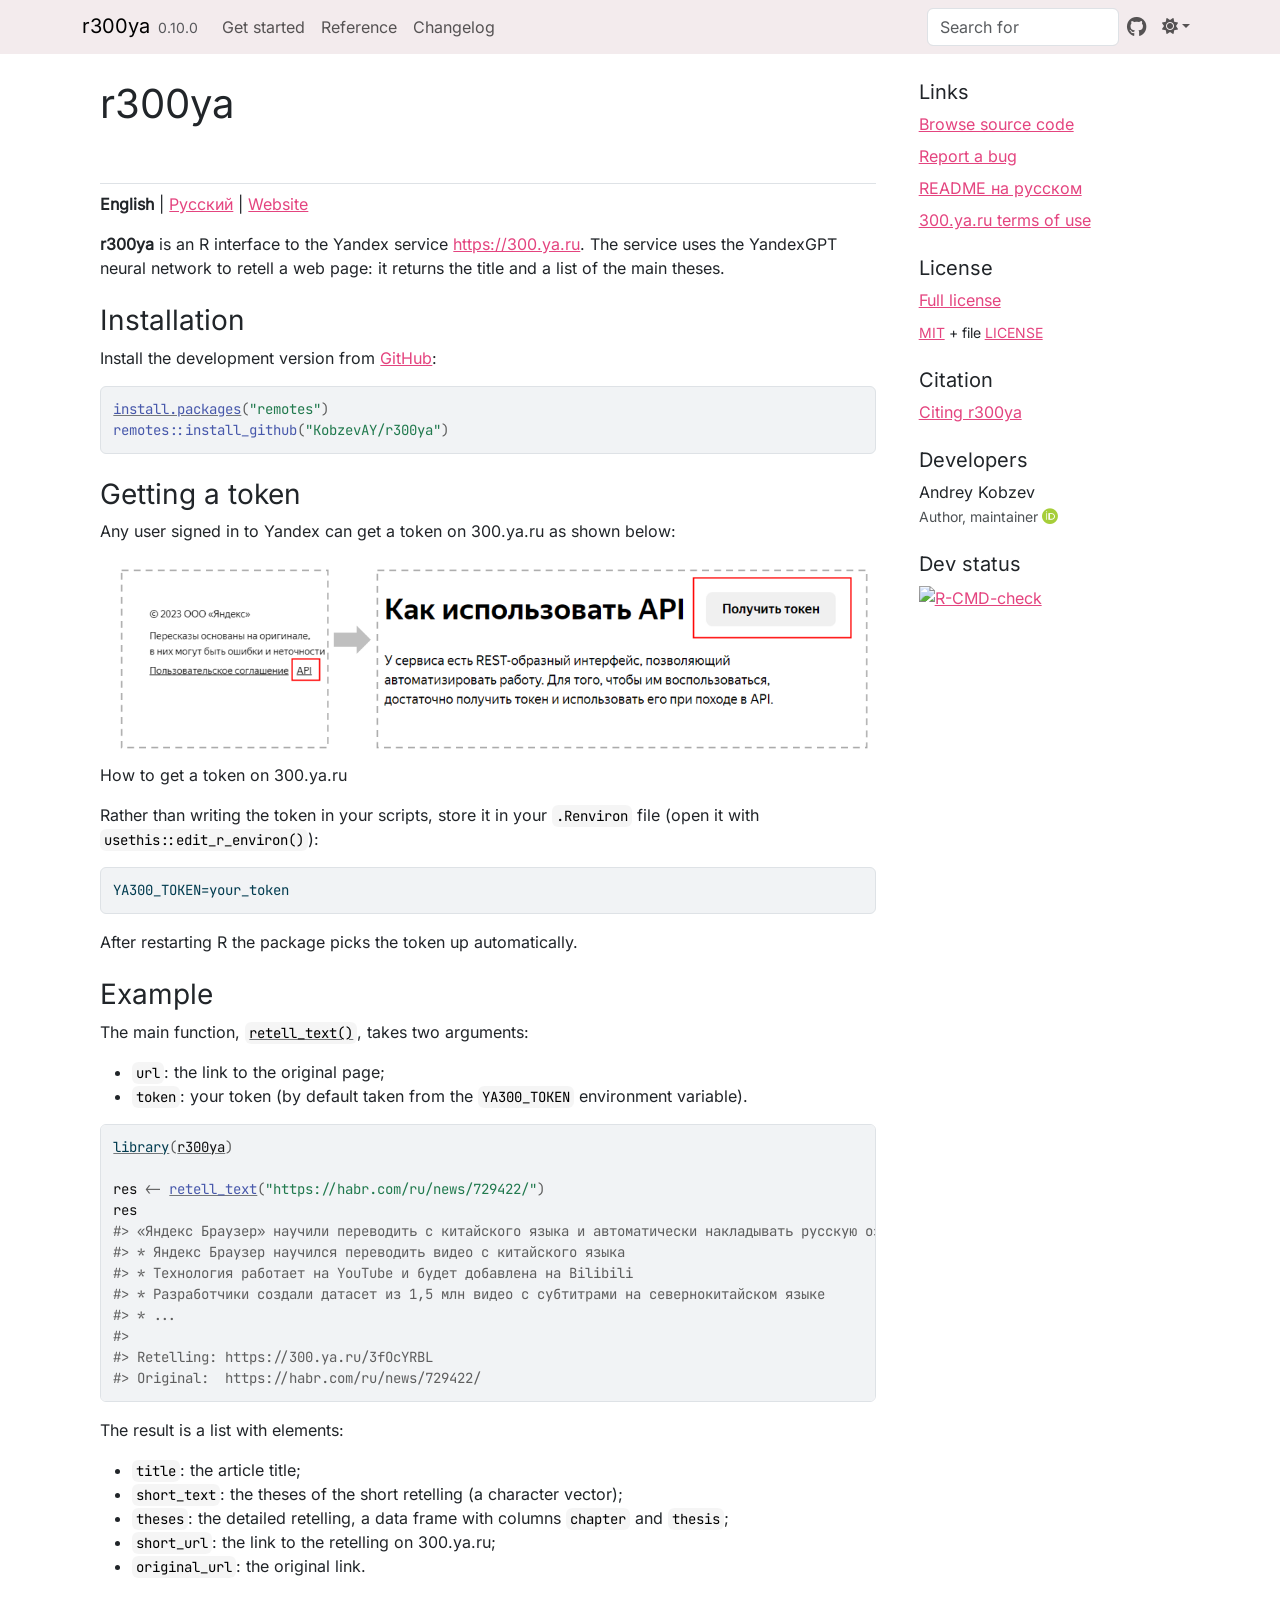
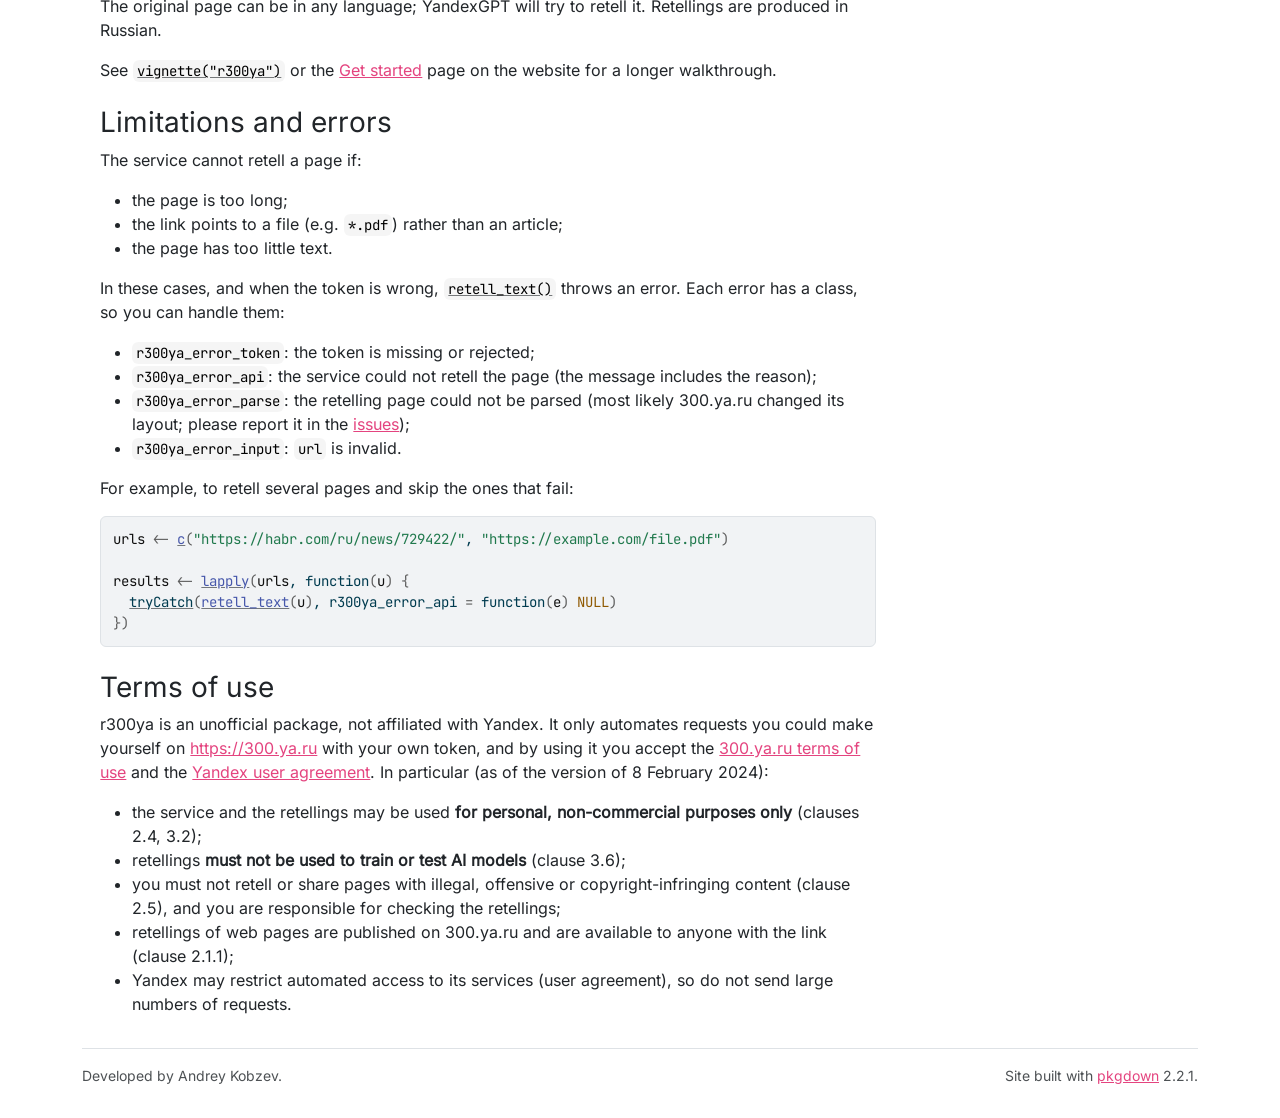
==== commit e518da6d: "Deploying to gh-pages from @ KobzevAY/r300ya@06bbfffee09aa39dc7bd08d401c3be644b6a122e 🚀" ====
--- a/index.html
+++ b/index.html
@@ -68,7 +68,7 @@
 </h2>
 <p>Install the development version from <a href="https://github.com/KobzevAY/r300ya" class="external-link">GitHub</a>:</p>
 <div class="sourceCode" id="cb1"><pre class="downlit sourceCode r">
-<code class="sourceCode R"><span><span class="co"># install.packages("remotes")</span></span>
+<code class="sourceCode R"><span><span class="fu"><a href="https://rdrr.io/r/utils/install.packages.html" class="external-link">install.packages</a></span><span class="op">(</span><span class="st">"remotes"</span><span class="op">)</span></span>
 <span><span class="fu">remotes</span><span class="fu">::</span><span class="fu">install_github</span><span class="op">(</span><span class="st">"KobzevAY/r300ya"</span><span class="op">)</span></span></code></pre></div>
 </div>
 <div class="section level2">
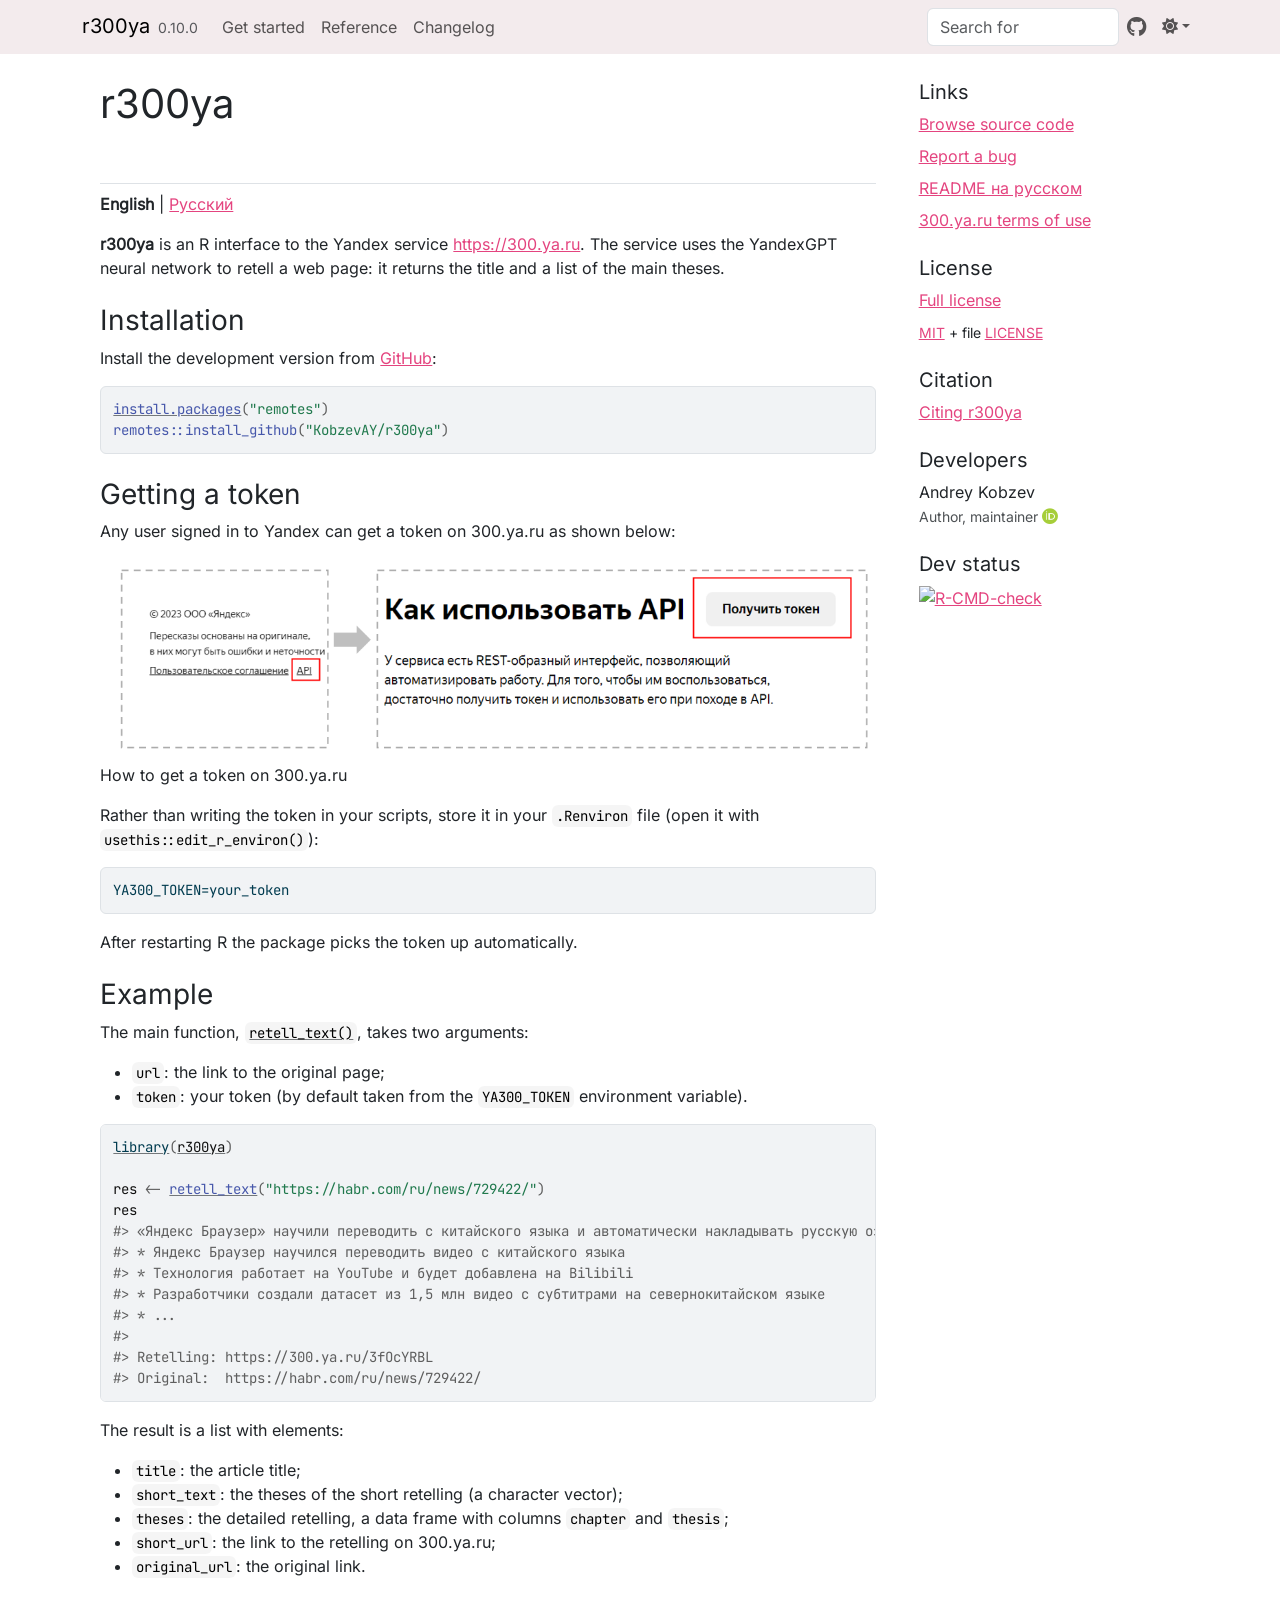
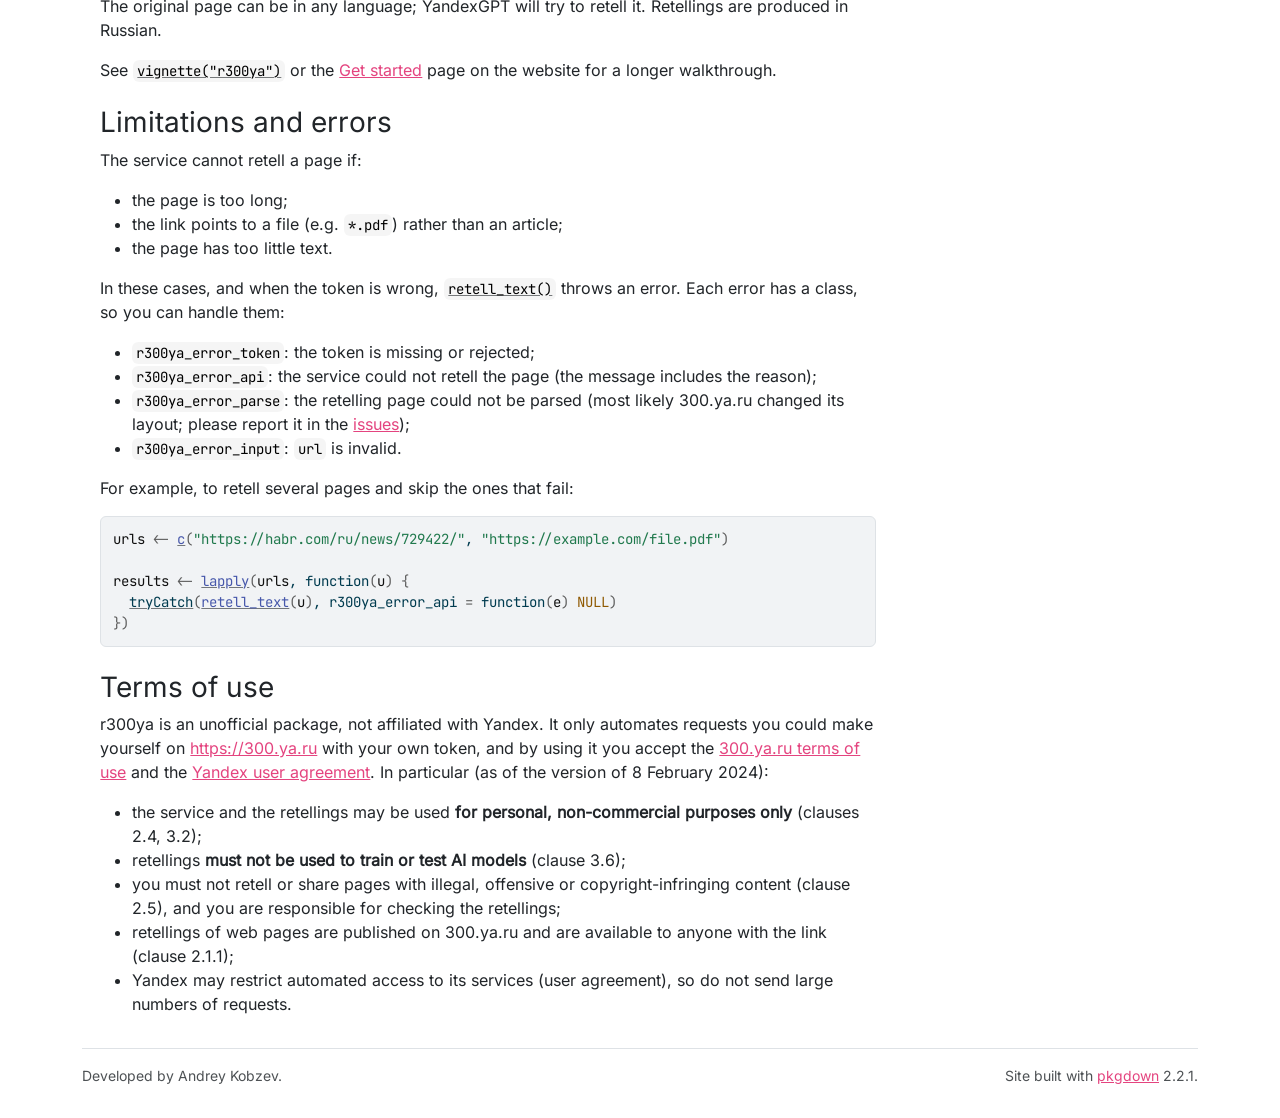
==== commit 3f9ef53b: "Deploying to gh-pages from @ KobzevAY/r300ya@4e4e3e2c72965095888fdc351178f64ff038e6e4 🚀" ====
--- a/index.html
+++ b/index.html
@@ -59,7 +59,7 @@
   <main id="main" class="col-md-9"><div class="section level1">
 <div class="page-header"><h1 id="r300ya">r300ya<a class="anchor" aria-label="anchor" href="#r300ya"></a>
 </h1></div>
-<p><strong>English</strong> | <a href="https://github.com/KobzevAY/r300ya/blob/master/README.ru.md" class="external-link">Русский</a> | <a href="https://kobzevay.github.io/r300ya/">Website</a></p>
+<p><strong>English</strong> | <a href="https://github.com/KobzevAY/r300ya/blob/master/README.ru.md" class="external-link">Русский</a></p>
 <!-- badges: start -->
 
 <p><strong>r300ya</strong> is an R interface to the Yandex service <a href="https://300.ya.ru" class="external-link uri">https://300.ya.ru</a>. The service uses the YandexGPT neural network to retell a web page: it returns the title and a list of the main theses.</p>
